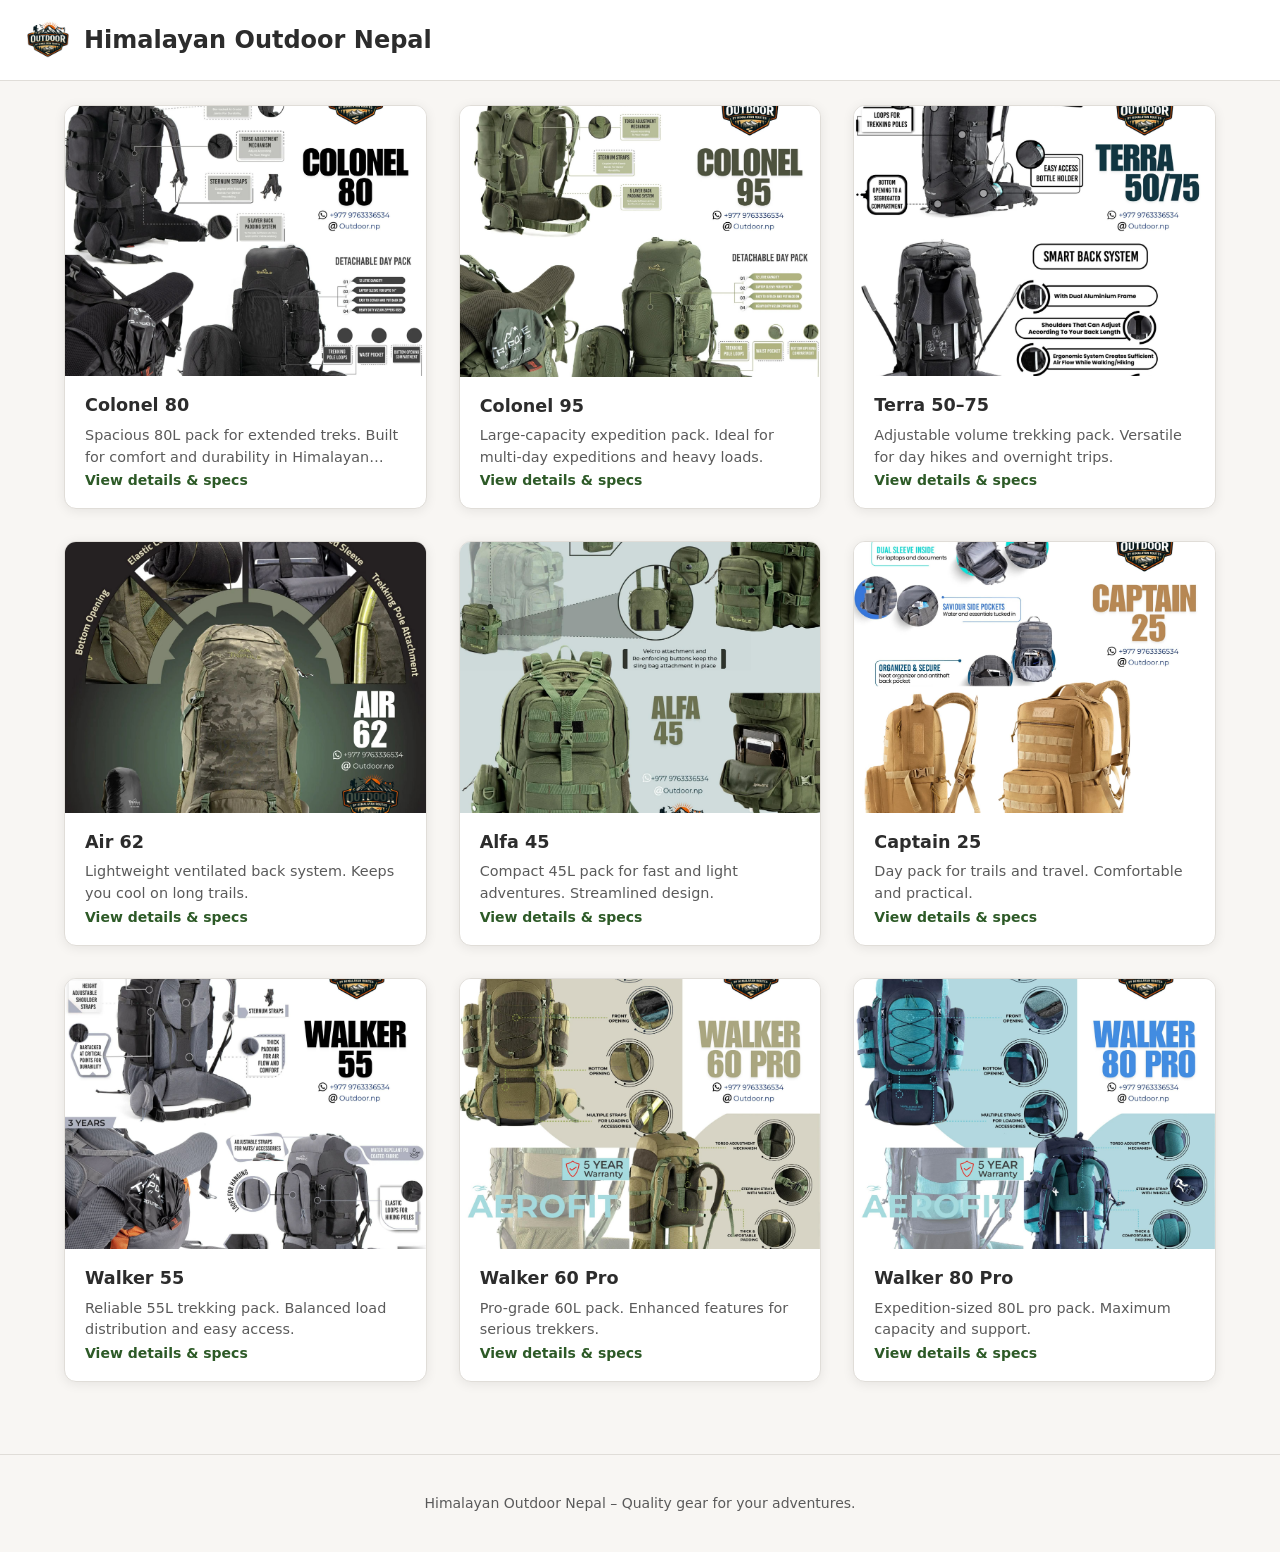
==== index.html @ f350410e "Add product showcase website Made-with: Cursor" ====
<!DOCTYPE html>
<html lang="en">
<head>
  <meta charset="UTF-8">
  <meta name="viewport" content="width=device-width, initial-scale=1.0">
  <title>Himalayan Outdoor Nepal – Product Showcase</title>
  <link rel="stylesheet" href="css/style.css">
</head>
<body>
  <header class="site-header">
    <img src="logo/Himalayan_outdoor_Logo.jpg" alt="" class="site-logo" width="48" height="48">
    <h1 class="site-title">Himalayan Outdoor Nepal</h1>
  </header>

  <main>
    <div id="products-container" class="products-grid" aria-live="polite">
      <p class="loading" id="loading">Loading products…</p>
    </div>
  </main>

  <div class="modal-overlay" id="modal-overlay" role="dialog" aria-modal="true" aria-labelledby="modal-title" aria-hidden="true">
    <div class="modal" id="modal">
      <div class="modal__header">
        <div class="modal__image-wrap">
          <img class="modal__image" id="modal-image" src="" alt="">
        </div>
        <button type="button" class="modal__close" id="modal-close" aria-label="Close">×</button>
      </div>
      <div class="modal__body">
        <h2 class="modal__name" id="modal-title"></h2>
        <p class="modal__description" id="modal-description"></p>
        <dl class="modal__specs" id="modal-specs"></dl>
      </div>
    </div>
  </div>

  <footer class="site-footer">
    <p>Himalayan Outdoor Nepal – Quality gear for your adventures.</p>
  </footer>

  <script src="js/main.js"></script>
</body>
</html>
---- css/style.css ----
/* Himalayan Outdoor Nepal - Product Showcase */

:root {
  --color-bg: #f8f6f3;
  --color-surface: #ffffff;
  --color-text: #2c2c2c;
  --color-text-muted: #5a5a5a;
  --color-accent: #2d5a27;
  --color-accent-hover: #3d7a35;
  --color-border: #e0ddd8;
  --shadow: 0 2px 12px rgba(0, 0, 0, 0.08);
  --shadow-hover: 0 8px 24px rgba(0, 0, 0, 0.12);
  --radius: 12px;
  --radius-sm: 8px;
  --font-sans: system-ui, -apple-system, Segoe UI, Roboto, sans-serif;
}

*,
*::before,
*::after {
  box-sizing: border-box;
}

body {
  margin: 0;
  font-family: var(--font-sans);
  font-size: 16px;
  line-height: 1.5;
  color: var(--color-text);
  background: var(--color-bg);
  min-height: 100vh;
}

img {
  max-width: 100%;
  height: auto;
  display: block;
}

a {
  color: var(--color-accent);
  text-decoration: none;
}

a:hover {
  text-decoration: underline;
}

/* Header */
.site-header {
  background: var(--color-surface);
  border-bottom: 1px solid var(--color-border);
  padding: 1rem 1.5rem;
  position: sticky;
  top: 0;
  z-index: 100;
  display: flex;
  align-items: center;
  gap: 0.75rem;
}

.site-logo {
  width: 48px;
  height: 48px;
  object-fit: contain;
  border-radius: var(--radius-sm);
}

.site-title {
  margin: 0;
  font-size: 1.5rem;
  font-weight: 700;
  color: var(--color-text);
}

/* Main */
main {
  padding: 1.5rem;
  max-width: 1200px;
  margin: 0 auto;
}

.products-grid {
  display: grid;
  gap: 1.5rem;
  grid-template-columns: 1fr;
}

@media (min-width: 640px) {
  .products-grid {
    grid-template-columns: repeat(2, 1fr);
  }
}

@media (min-width: 1024px) {
  .products-grid {
    grid-template-columns: repeat(3, 1fr);
    gap: 2rem;
  }
}

/* Product card */
.product-card {
  background: var(--color-surface);
  border-radius: var(--radius);
  overflow: hidden;
  box-shadow: var(--shadow);
  transition: box-shadow 0.2s ease, transform 0.2s ease;
  cursor: pointer;
  border: 1px solid var(--color-border);
}

.product-card:hover {
  box-shadow: var(--shadow-hover);
  transform: translateY(-2px);
}

.product-card__image-wrap {
  aspect-ratio: 4 / 3;
  overflow: hidden;
  background: var(--color-border);
}

.product-card__image {
  width: 100%;
  height: 100%;
  object-fit: cover;
}

.product-card__body {
  padding: 1rem 1.25rem;
}

.product-card__name {
  margin: 0 0 0.35em;
  font-size: 1.1rem;
  font-weight: 600;
  color: var(--color-text);
}

.product-card__description {
  margin: 0;
  font-size: 0.9rem;
  color: var(--color-text-muted);
  display: -webkit-box;
  -webkit-line-clamp: 2;
  -webkit-box-orient: vertical;
  overflow: hidden;
}

.product-card__cta {
  margin-top: 0.75rem;
  font-size: 0.875rem;
  font-weight: 600;
  color: var(--color-accent);
}

/* Modal */
.modal-overlay {
  position: fixed;
  inset: 0;
  background: rgba(0, 0, 0, 0.5);
  display: flex;
  align-items: center;
  justify-content: center;
  z-index: 200;
  padding: 1rem;
  opacity: 0;
  visibility: hidden;
  transition: opacity 0.2s ease, visibility 0.2s ease;
}

.modal-overlay.is-open {
  opacity: 1;
  visibility: visible;
}

.modal {
  background: var(--color-surface);
  border-radius: var(--radius);
  max-width: 520px;
  width: 100%;
  max-height: 90vh;
  overflow-y: auto;
  box-shadow: 0 20px 40px rgba(0, 0, 0, 0.2);
  transform: scale(0.95);
  transition: transform 0.2s ease;
}

.modal-overlay.is-open .modal {
  transform: scale(1);
}

.modal__image-wrap {
  aspect-ratio: 16 / 10;
  overflow: hidden;
  background: var(--color-border);
}

.modal__image {
  width: 100%;
  height: 100%;
  object-fit: cover;
}

.modal__body {
  padding: 1.5rem;
}

.modal__close {
  position: absolute;
  top: 1rem;
  right: 1rem;
  width: 2.5rem;
  height: 2.5rem;
  border: none;
  border-radius: var(--radius-sm);
  background: rgba(255, 255, 255, 0.9);
  cursor: pointer;
  font-size: 1.25rem;
  line-height: 1;
  color: var(--color-text);
  z-index: 1;
  display: flex;
  align-items: center;
  justify-content: center;
  transition: background 0.2s ease;
}

.modal__close:hover {
  background: var(--color-surface);
}

.modal__header {
  position: relative;
}


.modal__name {
  margin: 0 0 0.5rem;
  font-size: 1.35rem;
  font-weight: 700;
  color: var(--color-text);
}

.modal__description {
  margin: 0 0 1rem;
  color: var(--color-text-muted);
  font-size: 0.95rem;
}

.modal__specs {
  margin: 0;
  padding: 0;
  list-style: none;
  border-top: 1px solid var(--color-border);
  padding-top: 1rem;
}

.modal__specs dt {
  font-weight: 600;
  font-size: 0.8rem;
  text-transform: uppercase;
  letter-spacing: 0.05em;
  color: var(--color-text-muted);
  margin-top: 0.75rem;
}

.modal__specs dt:first-child {
  margin-top: 0;
}

.modal__specs dd {
  margin: 0.25rem 0 0;
  color: var(--color-text);
}

/* Loading & empty states */
.loading,
.empty-state {
  text-align: center;
  padding: 3rem 1rem;
  color: var(--color-text-muted);
}

.empty-state {
  grid-column: 1 / -1;
}

/* Footer */
.site-footer {
  margin-top: 3rem;
  padding: 1.5rem;
  text-align: center;
  font-size: 0.875rem;
  color: var(--color-text-muted);
  border-top: 1px solid var(--color-border);
}

.site-footer a {
  color: var(--color-accent);
}
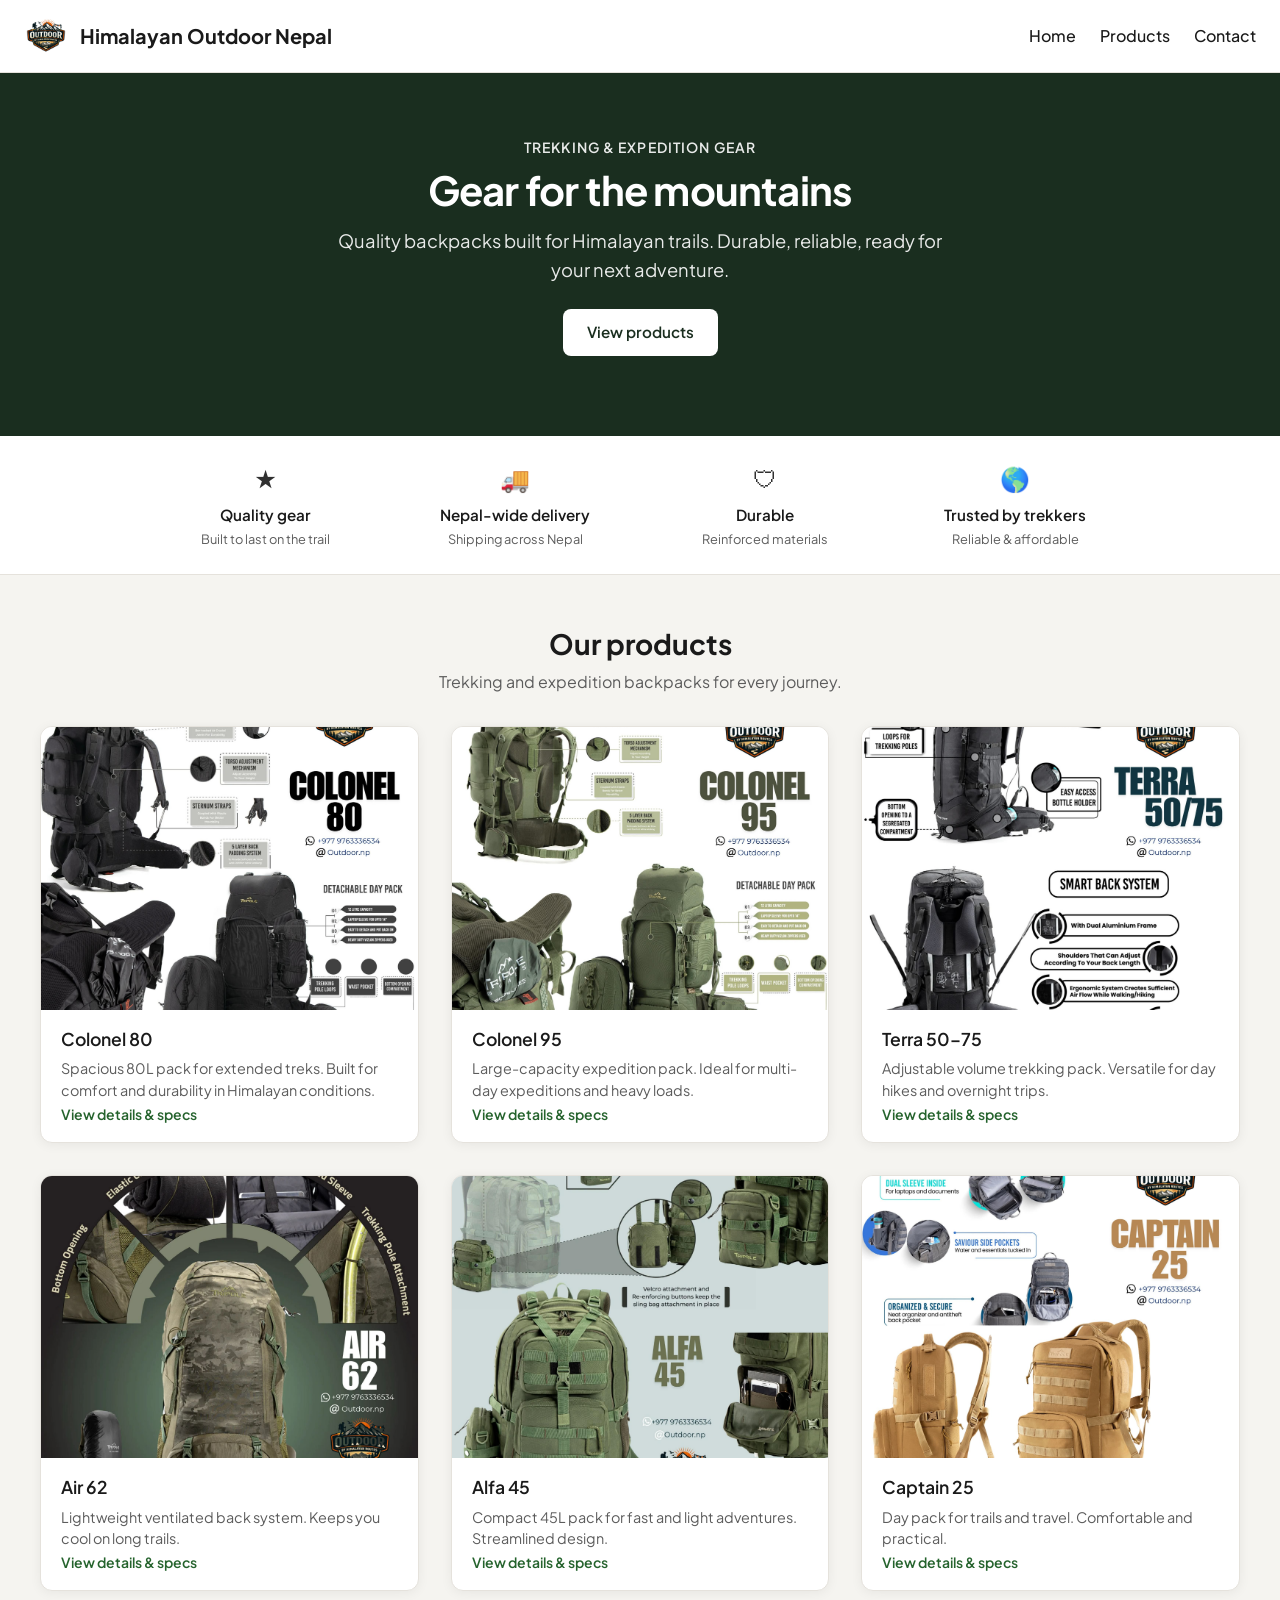
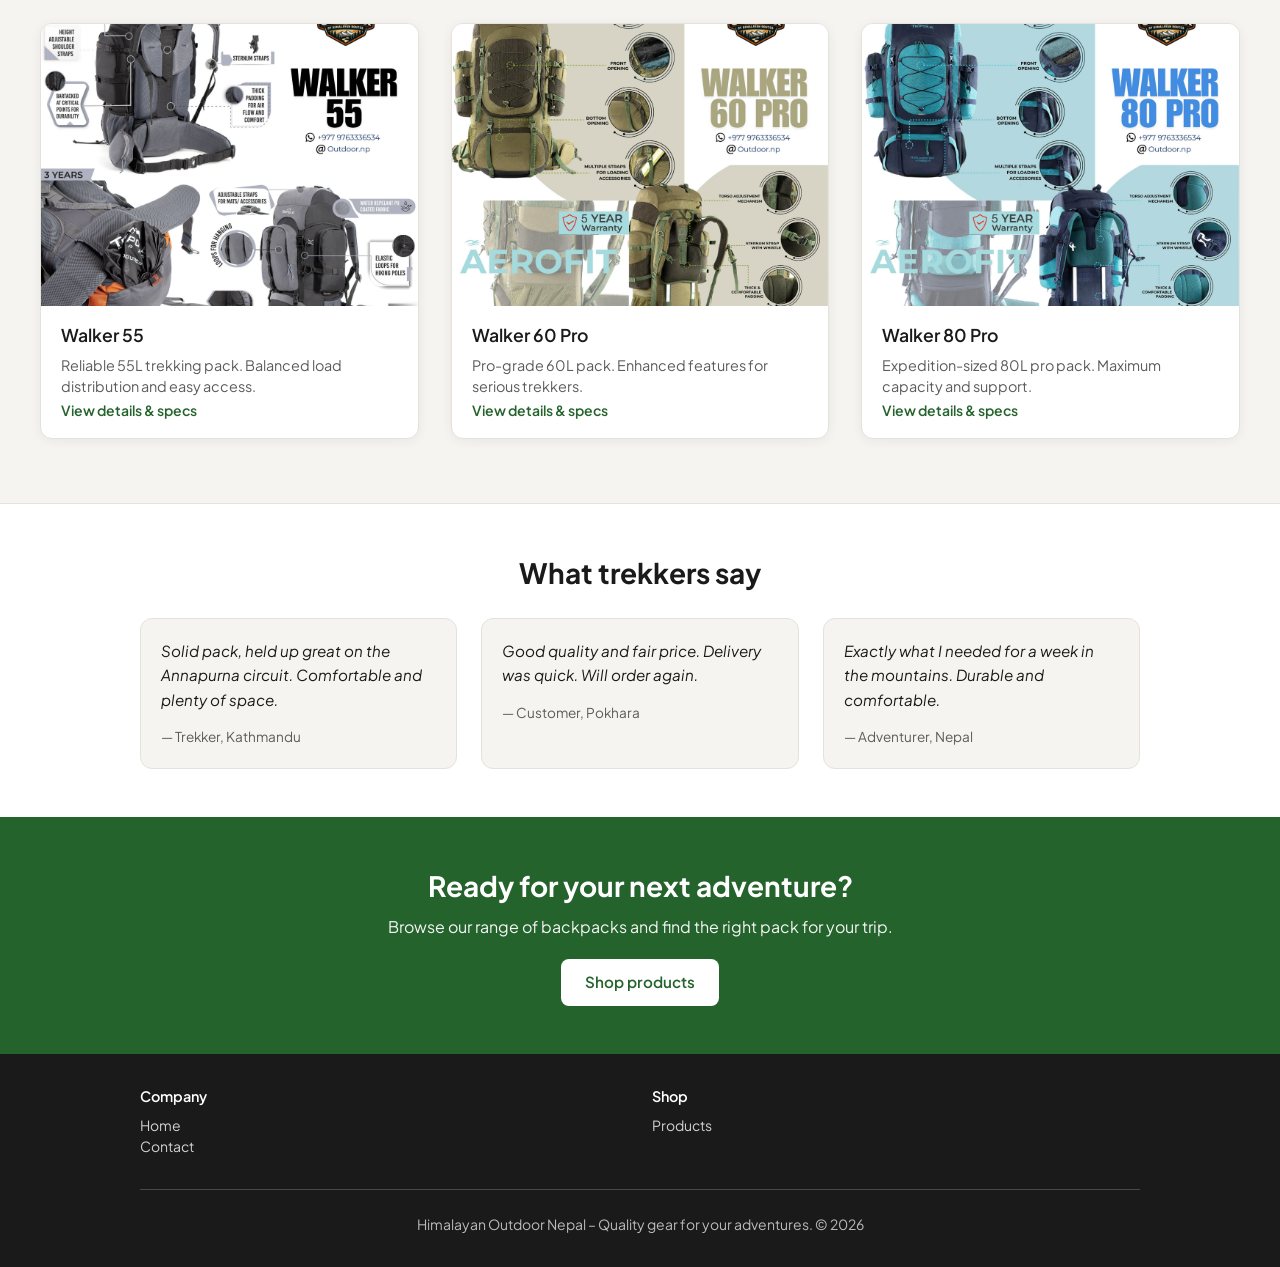
==== commit f635752b: "Add contact page with form and phone field, update nav and footer links Made-with: Cursor" ====
--- a/index.html
+++ b/index.html
@@ -3,20 +3,123 @@
 <head>
   <meta charset="UTF-8">
   <meta name="viewport" content="width=device-width, initial-scale=1.0">
-  <title>Himalayan Outdoor Nepal – Product Showcase</title>
+  <title>Himalayan Outdoor Nepal – Trekking & Expedition Gear</title>
+  <meta name="description" content="Quality backpacks and outdoor gear for trekking and expeditions in Nepal. Durable, reliable packs for every trail.">
+  <link rel="preconnect" href="https://fonts.googleapis.com">
+  <link rel="preconnect" href="https://fonts.gstatic.com" crossorigin>
+  <link href="https://fonts.googleapis.com/css2?family=Plus+Jakarta+Sans:wght@400;500;600;700&display=swap" rel="stylesheet">
   <link rel="stylesheet" href="css/style.css">
 </head>
 <body>
   <header class="site-header">
-    <img src="logo/Himalayan_outdoor_Logo.jpg" alt="" class="site-logo" width="48" height="48">
-    <h1 class="site-title">Himalayan Outdoor Nepal</h1>
+    <a href="index.html" class="header-brand" aria-label="Himalayan Outdoor Nepal – Home">
+      <img src="logo/Himalayan_outdoor_Logo.jpg" alt="" class="site-logo" width="48" height="48">
+      <span class="site-title">Himalayan Outdoor Nepal</span>
+    </a>
+    <nav class="site-nav" aria-label="Main navigation">
+      <a href="index.html" class="nav-link">Home</a>
+      <a href="index.html#products" class="nav-link">Products</a>
+      <a href="contact.html" class="nav-link">Contact</a>
+    </nav>
+    <button type="button" class="nav-toggle" aria-label="Open menu" aria-expanded="false">
+      <span class="nav-toggle__bar"></span>
+      <span class="nav-toggle__bar"></span>
+      <span class="nav-toggle__bar"></span>
+    </button>
   </header>
 
-  <main>
-    <div id="products-container" class="products-grid" aria-live="polite">
-      <p class="loading" id="loading">Loading products…</p>
+  <section class="hero">
+    <div class="hero__inner">
+      <p class="hero__eyebrow">Trekking & Expedition Gear</p>
+      <h1 class="hero__title">Gear for the mountains</h1>
+      <p class="hero__tagline">Quality backpacks built for Himalayan trails. Durable, reliable, ready for your next adventure.</p>
+      <a href="#products" class="hero__cta">View products</a>
     </div>
-  </main>
+  </section>
+
+  <section class="features">
+    <div class="features__inner">
+      <div class="feature">
+        <span class="feature__icon" aria-hidden="true">&#9733;</span>
+        <h3 class="feature__title">Quality gear</h3>
+        <p class="feature__text">Built to last on the trail</p>
+      </div>
+      <div class="feature">
+        <span class="feature__icon" aria-hidden="true">&#128666;</span>
+        <h3 class="feature__title">Nepal-wide delivery</h3>
+        <p class="feature__text">Shipping across Nepal</p>
+      </div>
+      <div class="feature">
+        <span class="feature__icon" aria-hidden="true">&#128737;</span>
+        <h3 class="feature__title">Durable</h3>
+        <p class="feature__text">Reinforced materials</p>
+      </div>
+      <div class="feature">
+        <span class="feature__icon" aria-hidden="true">&#127758;</span>
+        <h3 class="feature__title">Trusted by trekkers</h3>
+        <p class="feature__text">Reliable & affordable</p>
+      </div>
+    </div>
+  </section>
+
+  <section class="products-section" id="products">
+    <div class="products-section__inner">
+      <h2 class="section-title">Our products</h2>
+      <p class="section-subtitle">Trekking and expedition backpacks for every journey.</p>
+      <div id="products-container" class="products-grid" aria-live="polite">
+        <p class="loading" id="loading">Loading products…</p>
+      </div>
+    </div>
+  </section>
+
+  <section class="testimonials">
+    <div class="testimonials__inner">
+      <h2 class="section-title">What trekkers say</h2>
+      <div class="testimonials__grid">
+        <blockquote class="testimonial">
+          <p class="testimonial__text">Solid pack, held up great on the Annapurna circuit. Comfortable and plenty of space.</p>
+          <cite class="testimonial__cite">— Trekker, Kathmandu</cite>
+        </blockquote>
+        <blockquote class="testimonial">
+          <p class="testimonial__text">Good quality and fair price. Delivery was quick. Will order again.</p>
+          <cite class="testimonial__cite">— Customer, Pokhara</cite>
+        </blockquote>
+        <blockquote class="testimonial">
+          <p class="testimonial__text">Exactly what I needed for a week in the mountains. Durable and comfortable.</p>
+          <cite class="testimonial__cite">— Adventurer, Nepal</cite>
+        </blockquote>
+      </div>
+    </div>
+  </section>
+
+  <section class="cta">
+    <div class="cta__inner">
+      <h2 class="cta__title">Ready for your next adventure?</h2>
+      <p class="cta__text">Browse our range of backpacks and find the right pack for your trip.</p>
+      <a href="index.html#products" class="cta__button">Shop products</a>
+    </div>
+  </section>
+
+  <footer class="site-footer" id="contact">
+    <div class="footer__inner">
+      <div class="footer__grid">
+        <div class="footer__col">
+          <h3 class="footer__heading">Company</h3>
+          <ul class="footer__links">
+            <li><a href="index.html">Home</a></li>
+            <li><a href="contact.html">Contact</a></li>
+          </ul>
+        </div>
+        <div class="footer__col">
+          <h3 class="footer__heading">Shop</h3>
+          <ul class="footer__links">
+            <li><a href="index.html#products">Products</a></li>
+          </ul>
+        </div>
+      </div>
+      <p class="footer__copy">Himalayan Outdoor Nepal – Quality gear for your adventures. &copy; <span id="year"></span></p>
+    </div>
+  </footer>
 
   <div class="modal-overlay" id="modal-overlay" role="dialog" aria-modal="true" aria-labelledby="modal-title" aria-hidden="true">
     <div class="modal" id="modal">
@@ -34,10 +137,6 @@
     </div>
   </div>
 
-  <footer class="site-footer">
-    <p>Himalayan Outdoor Nepal – Quality gear for your adventures.</p>
-  </footer>
-
   <script src="js/main.js"></script>
 </body>
 </html>
--- a/css/style.css
+++ b/css/style.css
@@ -1,18 +1,19 @@
 /* Himalayan Outdoor Nepal - Product Showcase */
 
 :root {
-  --color-bg: #f8f6f3;
+  --color-bg: #f5f4f0;
   --color-surface: #ffffff;
-  --color-text: #2c2c2c;
-  --color-text-muted: #5a5a5a;
-  --color-accent: #2d5a27;
-  --color-accent-hover: #3d7a35;
-  --color-border: #e0ddd8;
-  --shadow: 0 2px 12px rgba(0, 0, 0, 0.08);
-  --shadow-hover: 0 8px 24px rgba(0, 0, 0, 0.12);
+  --color-text: #1a1a1a;
+  --color-text-muted: #5c5c5c;
+  --color-accent: #25632d;
+  --color-accent-hover: #1e5024;
+  --color-hero-bg: #1a2e1f;
+  --color-border: #e5e2dc;
+  --shadow: 0 2px 12px rgba(0, 0, 0, 0.06);
+  --shadow-hover: 0 8px 28px rgba(0, 0, 0, 0.1);
   --radius: 12px;
   --radius-sm: 8px;
-  --font-sans: system-ui, -apple-system, Segoe UI, Roboto, sans-serif;
+  --font-sans: 'Plus Jakarta Sans', system-ui, -apple-system, sans-serif;
 }
 
 *,
@@ -21,6 +22,10 @@
   box-sizing: border-box;
 }
 
+html {
+  scroll-behavior: smooth;
+}
+
 body {
   margin: 0;
   font-family: var(--font-sans);
@@ -50,34 +55,263 @@
 .site-header {
   background: var(--color-surface);
   border-bottom: 1px solid var(--color-border);
-  padding: 1rem 1.5rem;
+  padding: 0.875rem 1.5rem;
   position: sticky;
   top: 0;
   z-index: 100;
   display: flex;
   align-items: center;
+  justify-content: space-between;
+  gap: 1rem;
+}
+
+.header-brand {
+  display: flex;
+  align-items: center;
   gap: 0.75rem;
+  text-decoration: none;
+  color: inherit;
+}
+
+.header-brand:hover {
+  text-decoration: none;
 }
 
 .site-logo {
-  width: 48px;
-  height: 48px;
+  width: 44px;
+  height: 44px;
   object-fit: contain;
   border-radius: var(--radius-sm);
 }
 
 .site-title {
   margin: 0;
+  font-size: 1.25rem;
+  font-weight: 700;
+  color: var(--color-text);
+}
+
+.site-nav {
+  display: none;
+  align-items: center;
+  gap: 1.5rem;
+}
+
+.site-nav.is-open {
+  display: flex;
+}
+
+.nav-link {
+  font-weight: 500;
+  color: var(--color-text);
+  text-decoration: none;
+}
+
+.nav-link:hover {
+  color: var(--color-accent);
+  text-decoration: none;
+}
+
+.nav-toggle {
+  display: flex;
+  flex-direction: column;
+  justify-content: center;
+  gap: 5px;
+  width: 44px;
+  height: 44px;
+  padding: 0;
+  border: none;
+  background: transparent;
+  cursor: pointer;
+  border-radius: var(--radius-sm);
+}
+
+.nav-toggle:hover {
+  background: var(--color-bg);
+}
+
+.nav-toggle__bar {
+  display: block;
+  width: 22px;
+  height: 2px;
+  background: var(--color-text);
+  border-radius: 1px;
+  margin: 0 auto;
+}
+
+@media (max-width: 767px) {
+  .site-header {
+    position: relative;
+    flex-wrap: wrap;
+  }
+
+  .site-nav {
+    position: absolute;
+    top: 100%;
+    left: 0;
+    right: 0;
+    background: var(--color-surface);
+    border-bottom: 1px solid var(--color-border);
+    flex-direction: column;
+    padding: 1rem 1.5rem;
+    gap: 0.5rem;
+    box-shadow: var(--shadow);
+  }
+
+  .site-nav.is-open {
+    display: flex;
+  }
+}
+
+@media (min-width: 768px) {
+  .site-nav {
+    display: flex;
+  }
+
+  .nav-toggle {
+    display: none;
+  }
+}
+
+/* Hero */
+.hero {
+  background: var(--color-hero-bg);
+  color: #fff;
+  padding: 3rem 1.5rem 4rem;
+  text-align: center;
+}
+
+.hero__inner {
+  max-width: 640px;
+  margin: 0 auto;
+}
+
+.hero__eyebrow {
+  margin: 0 0 0.5rem;
+  font-size: 0.875rem;
+  font-weight: 600;
+  text-transform: uppercase;
+  letter-spacing: 0.08em;
+  opacity: 0.9;
+}
+
+.hero__title {
+  margin: 0 0 0.75rem;
+  font-size: 2rem;
+  font-weight: 700;
+  line-height: 1.2;
+  letter-spacing: -0.02em;
+}
+
+.hero__tagline {
+  margin: 0 0 1.5rem;
+  font-size: 1.05rem;
+  line-height: 1.6;
+  opacity: 0.9;
+}
+
+.hero__cta {
+  display: inline-block;
+  padding: 0.75rem 1.5rem;
+  background: #fff;
+  color: var(--color-hero-bg);
+  font-weight: 600;
+  font-size: 0.95rem;
+  border-radius: var(--radius-sm);
+  text-decoration: none;
+  transition: opacity 0.2s ease, transform 0.2s ease;
+}
+
+.hero__cta:hover {
+  opacity: 0.95;
+  transform: translateY(-1px);
+  text-decoration: none;
+}
+
+@media (min-width: 640px) {
+  .hero {
+    padding: 4rem 1.5rem 5rem;
+  }
+
+  .hero__title {
+    font-size: 2.5rem;
+  }
+
+  .hero__tagline {
+    font-size: 1.15rem;
+  }
+}
+
+/* Features strip */
+.features {
+  background: var(--color-surface);
+  border-bottom: 1px solid var(--color-border);
+  padding: 1.5rem;
+}
+
+.features__inner {
+  max-width: 1000px;
+  margin: 0 auto;
+  display: grid;
+  grid-template-columns: 1fr 1fr;
+  gap: 1.5rem;
+}
+
+.feature {
+  text-align: center;
+}
+
+.feature__icon {
+  display: block;
   font-size: 1.5rem;
-  font-weight: 700;
-  color: var(--color-text);
-}
-
-/* Main */
-main {
-  padding: 1.5rem;
+  margin-bottom: 0.5rem;
+  opacity: 0.9;
+}
+
+.feature__title {
+  margin: 0 0 0.25rem;
+  font-size: 0.95rem;
+  font-weight: 600;
+  color: var(--color-text);
+}
+
+.feature__text {
+  margin: 0;
+  font-size: 0.8rem;
+  color: var(--color-text-muted);
+}
+
+@media (min-width: 640px) {
+  .features__inner {
+    grid-template-columns: repeat(4, 1fr);
+    gap: 2rem;
+    padding: 0 1rem;
+  }
+}
+
+/* Products section */
+.products-section {
+  padding: 3rem 1.5rem 4rem;
+}
+
+.products-section__inner {
   max-width: 1200px;
   margin: 0 auto;
+}
+
+.section-title {
+  margin: 0 0 0.35rem;
+  font-size: 1.75rem;
+  font-weight: 700;
+  color: var(--color-text);
+  text-align: center;
+}
+
+.section-subtitle {
+  margin: 0 0 2rem;
+  font-size: 1rem;
+  color: var(--color-text-muted);
+  text-align: center;
 }
 
 .products-grid {
@@ -153,6 +387,10 @@
   font-size: 0.875rem;
   font-weight: 600;
   color: var(--color-accent);
+}
+
+.product-card:hover .product-card__cta {
+  text-decoration: underline;
 }
 
 /* Modal */
@@ -275,6 +513,268 @@
   color: var(--color-text);
 }
 
+/* Testimonials */
+.testimonials {
+  background: var(--color-surface);
+  padding: 3rem 1.5rem;
+  border-top: 1px solid var(--color-border);
+}
+
+.testimonials__inner {
+  max-width: 1000px;
+  margin: 0 auto;
+}
+
+.testimonials .section-title {
+  margin-bottom: 1.5rem;
+}
+
+.testimonials__grid {
+  display: grid;
+  gap: 1.5rem;
+  grid-template-columns: 1fr;
+}
+
+.testimonial {
+  margin: 0;
+  padding: 1.25rem;
+  background: var(--color-bg);
+  border-radius: var(--radius);
+  border: 1px solid var(--color-border);
+}
+
+.testimonial__text {
+  margin: 0 0 0.75rem;
+  font-size: 0.95rem;
+  line-height: 1.6;
+  color: var(--color-text);
+  font-style: italic;
+}
+
+.testimonial__cite {
+  font-size: 0.85rem;
+  color: var(--color-text-muted);
+  font-style: normal;
+}
+
+@media (min-width: 640px) {
+  .testimonials__grid {
+    grid-template-columns: repeat(3, 1fr);
+  }
+}
+
+/* CTA */
+.cta {
+  background: var(--color-accent);
+  color: #fff;
+  padding: 3rem 1.5rem;
+  text-align: center;
+}
+
+.cta__inner {
+  max-width: 520px;
+  margin: 0 auto;
+}
+
+.cta__title {
+  margin: 0 0 0.5rem;
+  font-size: 1.5rem;
+  font-weight: 700;
+}
+
+.cta__text {
+  margin: 0 0 1.25rem;
+  font-size: 1rem;
+  opacity: 0.95;
+}
+
+.cta__button {
+  display: inline-block;
+  padding: 0.75rem 1.5rem;
+  background: #fff;
+  color: var(--color-accent);
+  font-weight: 600;
+  font-size: 0.95rem;
+  border-radius: var(--radius-sm);
+  text-decoration: none;
+  transition: opacity 0.2s ease, transform 0.2s ease;
+}
+
+.cta__button:hover {
+  opacity: 0.95;
+  transform: translateY(-1px);
+  text-decoration: none;
+  color: var(--color-accent);
+}
+
+@media (min-width: 640px) {
+  .cta__title {
+    font-size: 1.75rem;
+  }
+}
+
+/* Contact page */
+.contact-page {
+  padding: 2rem 1.5rem 4rem;
+  max-width: 560px;
+  margin: 0 auto;
+}
+
+.contact-page__title {
+  margin: 0 0 0.5rem;
+  font-size: 1.75rem;
+  font-weight: 700;
+  color: var(--color-text);
+}
+
+.contact-page__intro {
+  margin: 0 0 2rem;
+  color: var(--color-text-muted);
+  font-size: 1rem;
+  line-height: 1.6;
+}
+
+.contact-form {
+  display: flex;
+  flex-direction: column;
+  gap: 1.25rem;
+}
+
+.form-group {
+  display: flex;
+  flex-direction: column;
+  gap: 0.35rem;
+}
+
+.form-label {
+  font-size: 0.9rem;
+  font-weight: 600;
+  color: var(--color-text);
+}
+
+.form-input {
+  width: 100%;
+  padding: 0.75rem 1rem;
+  font-family: var(--font-sans);
+  font-size: 1rem;
+  line-height: 1.4;
+  color: var(--color-text);
+  background: var(--color-surface);
+  border: 1px solid var(--color-border);
+  border-radius: var(--radius-sm);
+  transition: border-color 0.2s ease;
+}
+
+.form-input:focus {
+  outline: none;
+  border-color: var(--color-accent);
+}
+
+.form-input::placeholder {
+  color: var(--color-text-muted);
+  opacity: 0.8;
+}
+
+.form-textarea {
+  min-height: 140px;
+  resize: vertical;
+}
+
+.btn {
+  display: inline-block;
+  padding: 0.75rem 1.5rem;
+  font-family: var(--font-sans);
+  font-size: 1rem;
+  font-weight: 600;
+  text-align: center;
+  border: none;
+  border-radius: var(--radius-sm);
+  cursor: pointer;
+  transition: opacity 0.2s ease, transform 0.2s ease;
+}
+
+.btn--primary {
+  background: var(--color-accent);
+  color: #fff;
+  align-self: flex-start;
+}
+
+.btn--primary:hover {
+  opacity: 0.95;
+  transform: translateY(-1px);
+}
+
+.btn--primary:disabled {
+  opacity: 0.6;
+  cursor: not-allowed;
+  transform: none;
+}
+
+.form-status {
+  margin: 0;
+  font-size: 0.9rem;
+  min-height: 1.4em;
+}
+
+.form-status.success {
+  color: var(--color-accent);
+}
+
+.form-status.error {
+  color: #c0392b;
+}
+
+/* Footer */
+.site-footer {
+  padding: 2rem 1.5rem;
+  background: var(--color-text);
+  color: rgba(255, 255, 255, 0.85);
+  font-size: 0.875rem;
+}
+
+.footer__inner {
+  max-width: 1000px;
+  margin: 0 auto;
+}
+
+.footer__grid {
+  display: grid;
+  gap: 1.5rem;
+  grid-template-columns: 1fr 1fr;
+  margin-bottom: 2rem;
+}
+
+.footer__heading {
+  margin: 0 0 0.5rem;
+  font-size: 0.9rem;
+  font-weight: 600;
+  color: #fff;
+}
+
+.footer__links {
+  margin: 0;
+  padding: 0;
+  list-style: none;
+}
+
+.footer__links a {
+  color: rgba(255, 255, 255, 0.8);
+  text-decoration: none;
+}
+
+.footer__links a:hover {
+  color: #fff;
+  text-decoration: underline;
+}
+
+.footer__copy {
+  margin: 0;
+  padding-top: 1.5rem;
+  border-top: 1px solid rgba(255, 255, 255, 0.2);
+  text-align: center;
+  color: rgba(255, 255, 255, 0.7);
+}
+
 /* Loading & empty states */
 .loading,
 .empty-state {
@@ -286,17 +786,3 @@
 .empty-state {
   grid-column: 1 / -1;
 }
-
-/* Footer */
-.site-footer {
-  margin-top: 3rem;
-  padding: 1.5rem;
-  text-align: center;
-  font-size: 0.875rem;
-  color: var(--color-text-muted);
-  border-top: 1px solid var(--color-border);
-}
-
-.site-footer a {
-  color: var(--color-accent);
-}
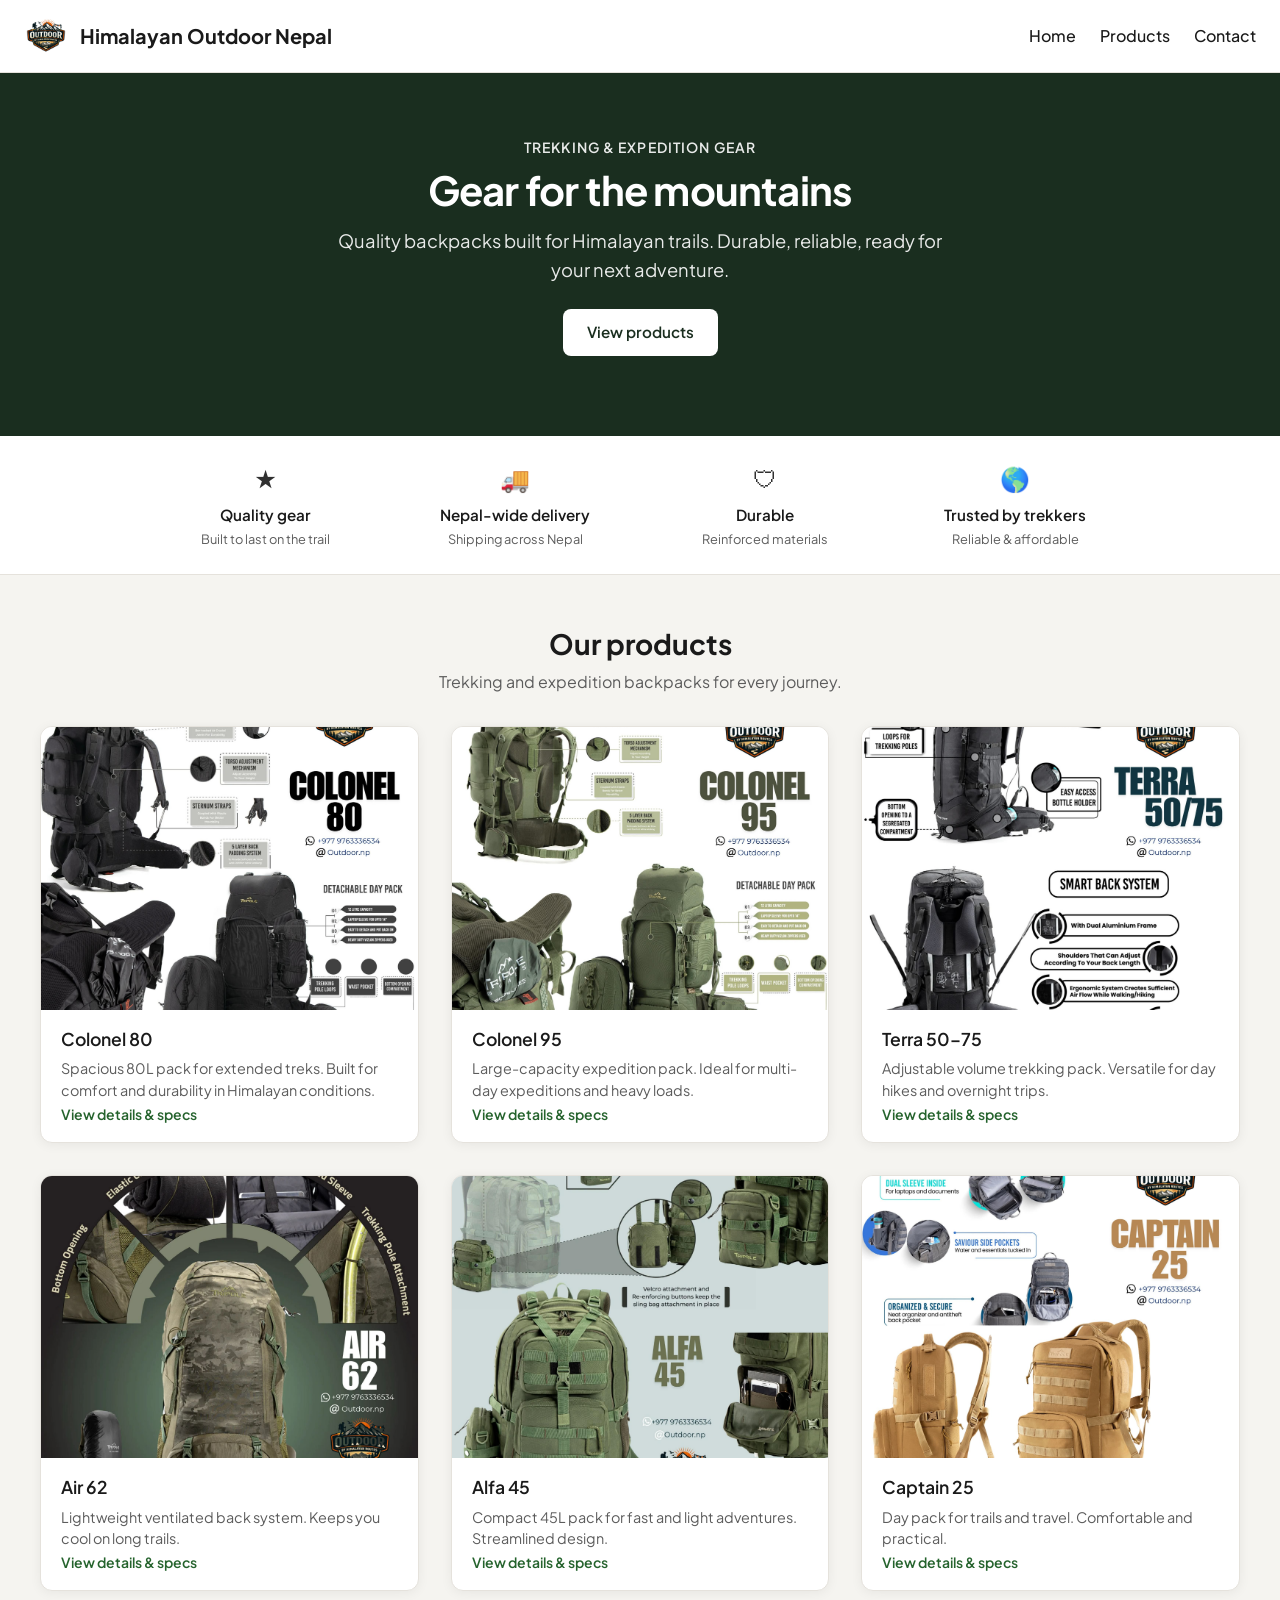
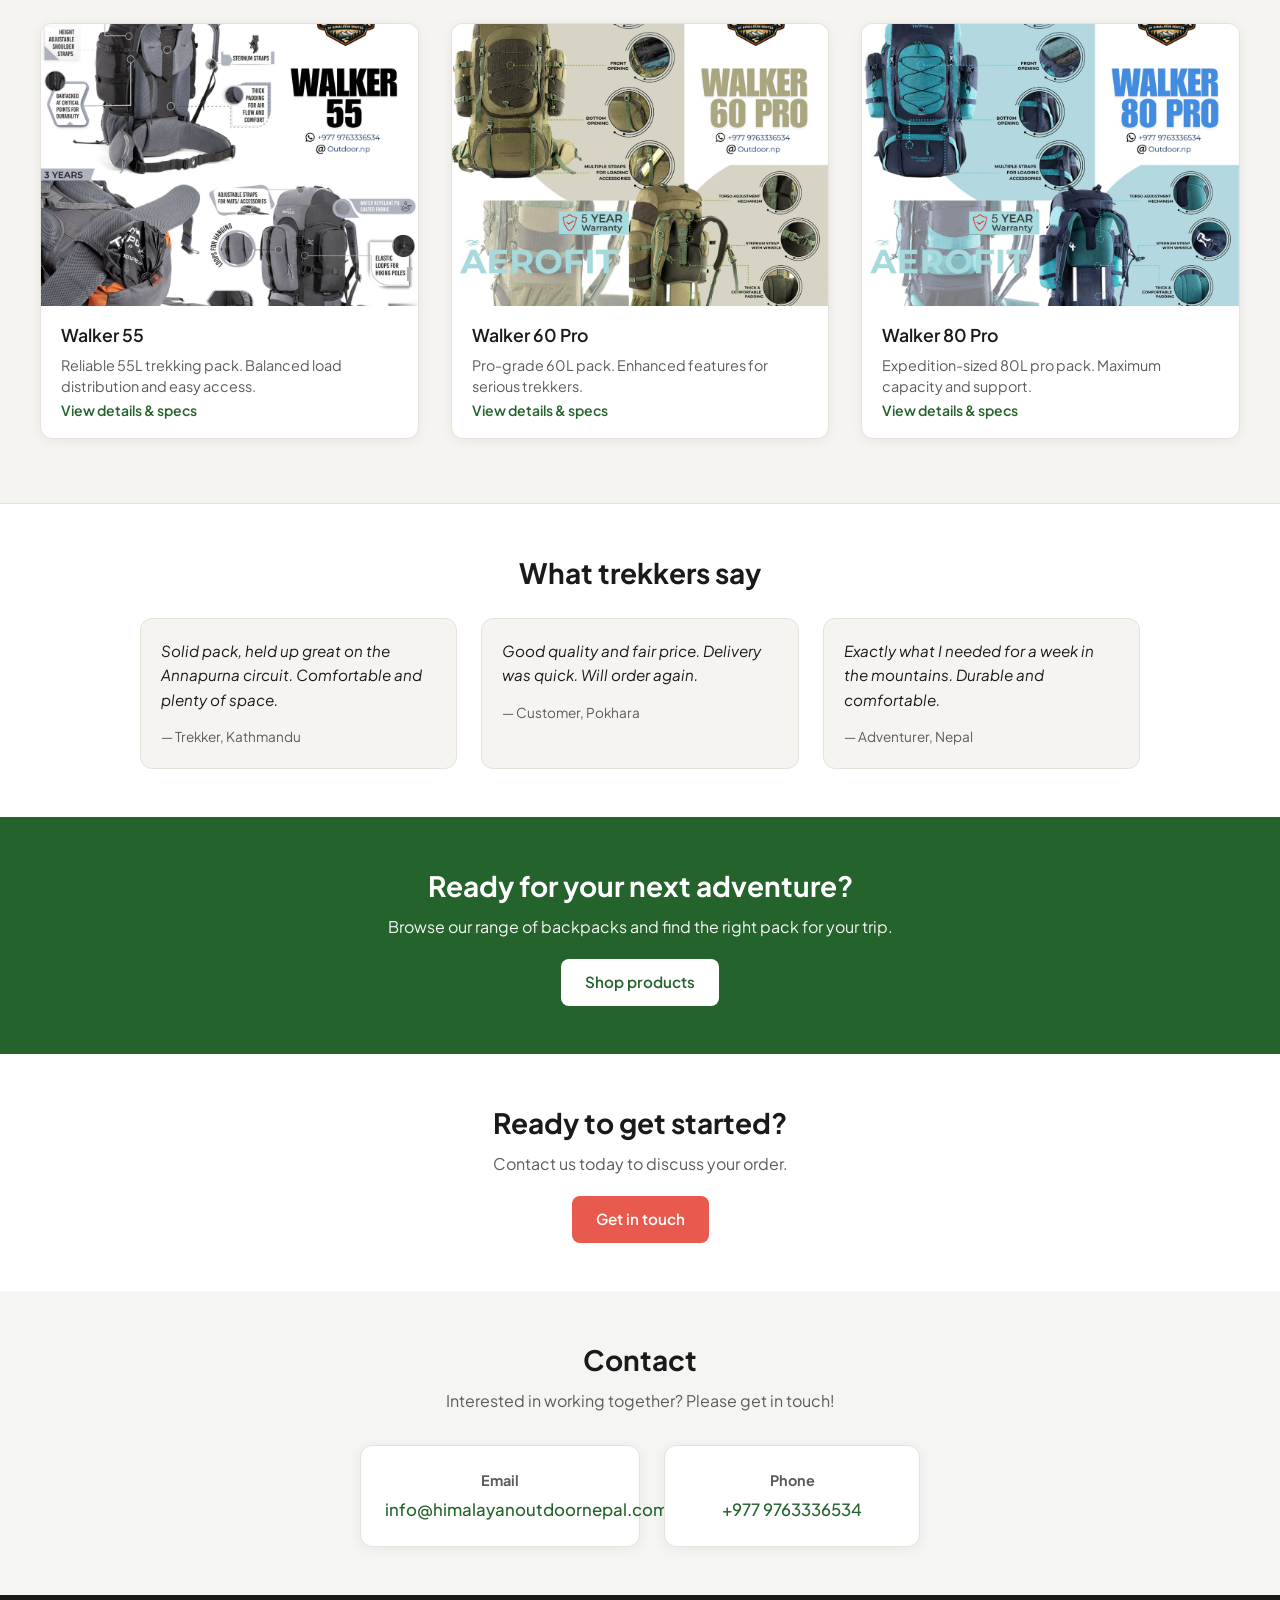
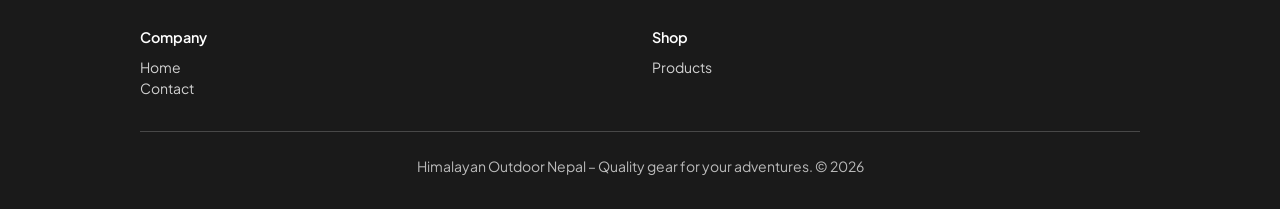
==== commit f5798eda: "Add Get in Touch CTA, Contact section with Email/Phone cards, fix product fetch paths for Cloudflare" ====
--- a/index.html
+++ b/index.html
@@ -100,7 +100,32 @@
     </div>
   </section>
 
-  <footer class="site-footer" id="contact">
+  <section class="cta cta--contact">
+    <div class="cta__inner">
+      <h2 class="cta__title">Ready to get started?</h2>
+      <p class="cta__text">Contact us today to discuss your order.</p>
+      <a href="contact.html" class="cta__button cta__button--coral">Get in touch</a>
+    </div>
+  </section>
+
+  <section class="contact-info" id="contact">
+    <div class="contact-info__inner">
+      <h2 class="contact-info__title">Contact</h2>
+      <p class="contact-info__intro">Interested in working together? Please get in touch!</p>
+      <div class="contact-info__cards">
+        <div class="contact-info__card">
+          <strong class="contact-info__label">Email</strong>
+          <a href="mailto:info@himalayanoutdoornepal.com" class="contact-info__value">info@himalayanoutdoornepal.com</a>
+        </div>
+        <div class="contact-info__card">
+          <strong class="contact-info__label">Phone</strong>
+          <a href="tel:+9779763336534" class="contact-info__value">+977 9763336534</a>
+        </div>
+      </div>
+    </div>
+  </section>
+
+  <footer class="site-footer">
     <div class="footer__inner">
       <div class="footer__grid">
         <div class="footer__col">
--- a/css/style.css
+++ b/css/style.css
@@ -613,6 +613,111 @@
   }
 }
 
+.cta--contact {
+  background: var(--color-surface);
+  color: var(--color-text);
+}
+
+.cta--contact .cta__text {
+  color: var(--color-text-muted);
+  opacity: 1;
+}
+
+.cta__button--coral {
+  background: #e85a4d;
+  color: #fff;
+}
+
+.cta__button--coral:hover {
+  background: #d84a3f;
+  color: #fff;
+  text-decoration: none;
+}
+
+/* Contact info section (Email / Phone cards) */
+.contact-info {
+  background: #f5f5f4;
+  padding: 3rem 1.5rem;
+  text-align: center;
+}
+
+.contact-info__inner {
+  max-width: 560px;
+  margin: 0 auto;
+}
+
+.contact-info__title {
+  margin: 0 0 0.5rem;
+  font-size: 1.75rem;
+  font-weight: 700;
+  color: var(--color-text);
+}
+
+.contact-info__intro {
+  margin: 0 0 2rem;
+  font-size: 1rem;
+  color: var(--color-text-muted);
+  line-height: 1.5;
+}
+
+.contact-info__cards {
+  display: flex;
+  flex-direction: column;
+  gap: 1rem;
+}
+
+.contact-info__card {
+  background: var(--color-surface);
+  border-radius: var(--radius);
+  padding: 1.5rem;
+  box-shadow: 0 2px 12px rgba(0, 0, 0, 0.06);
+  border: 1px solid var(--color-border);
+}
+
+.contact-info__label {
+  display: block;
+  font-size: 0.9rem;
+  color: var(--color-text-muted);
+  margin-bottom: 0.35rem;
+}
+
+.contact-info__value {
+  font-size: 1.05rem;
+  font-weight: 500;
+  color: var(--color-accent);
+  text-decoration: none;
+}
+
+.contact-info__value:hover {
+  text-decoration: underline;
+  color: var(--color-accent-hover);
+}
+
+.contact-info--page {
+  margin-top: 3rem;
+  padding: 2.5rem 0 0;
+  border-top: 1px solid var(--color-border);
+  background: transparent;
+}
+
+.contact-info--page .contact-info__cards {
+  max-width: 480px;
+  margin: 0 auto;
+}
+
+@media (min-width: 640px) {
+  .contact-info__cards {
+    flex-direction: row;
+    justify-content: center;
+    gap: 1.5rem;
+  }
+
+  .contact-info__card {
+    flex: 1;
+    max-width: 280px;
+  }
+}
+
 /* Contact page */
 .contact-page {
   padding: 2rem 1.5rem 4rem;
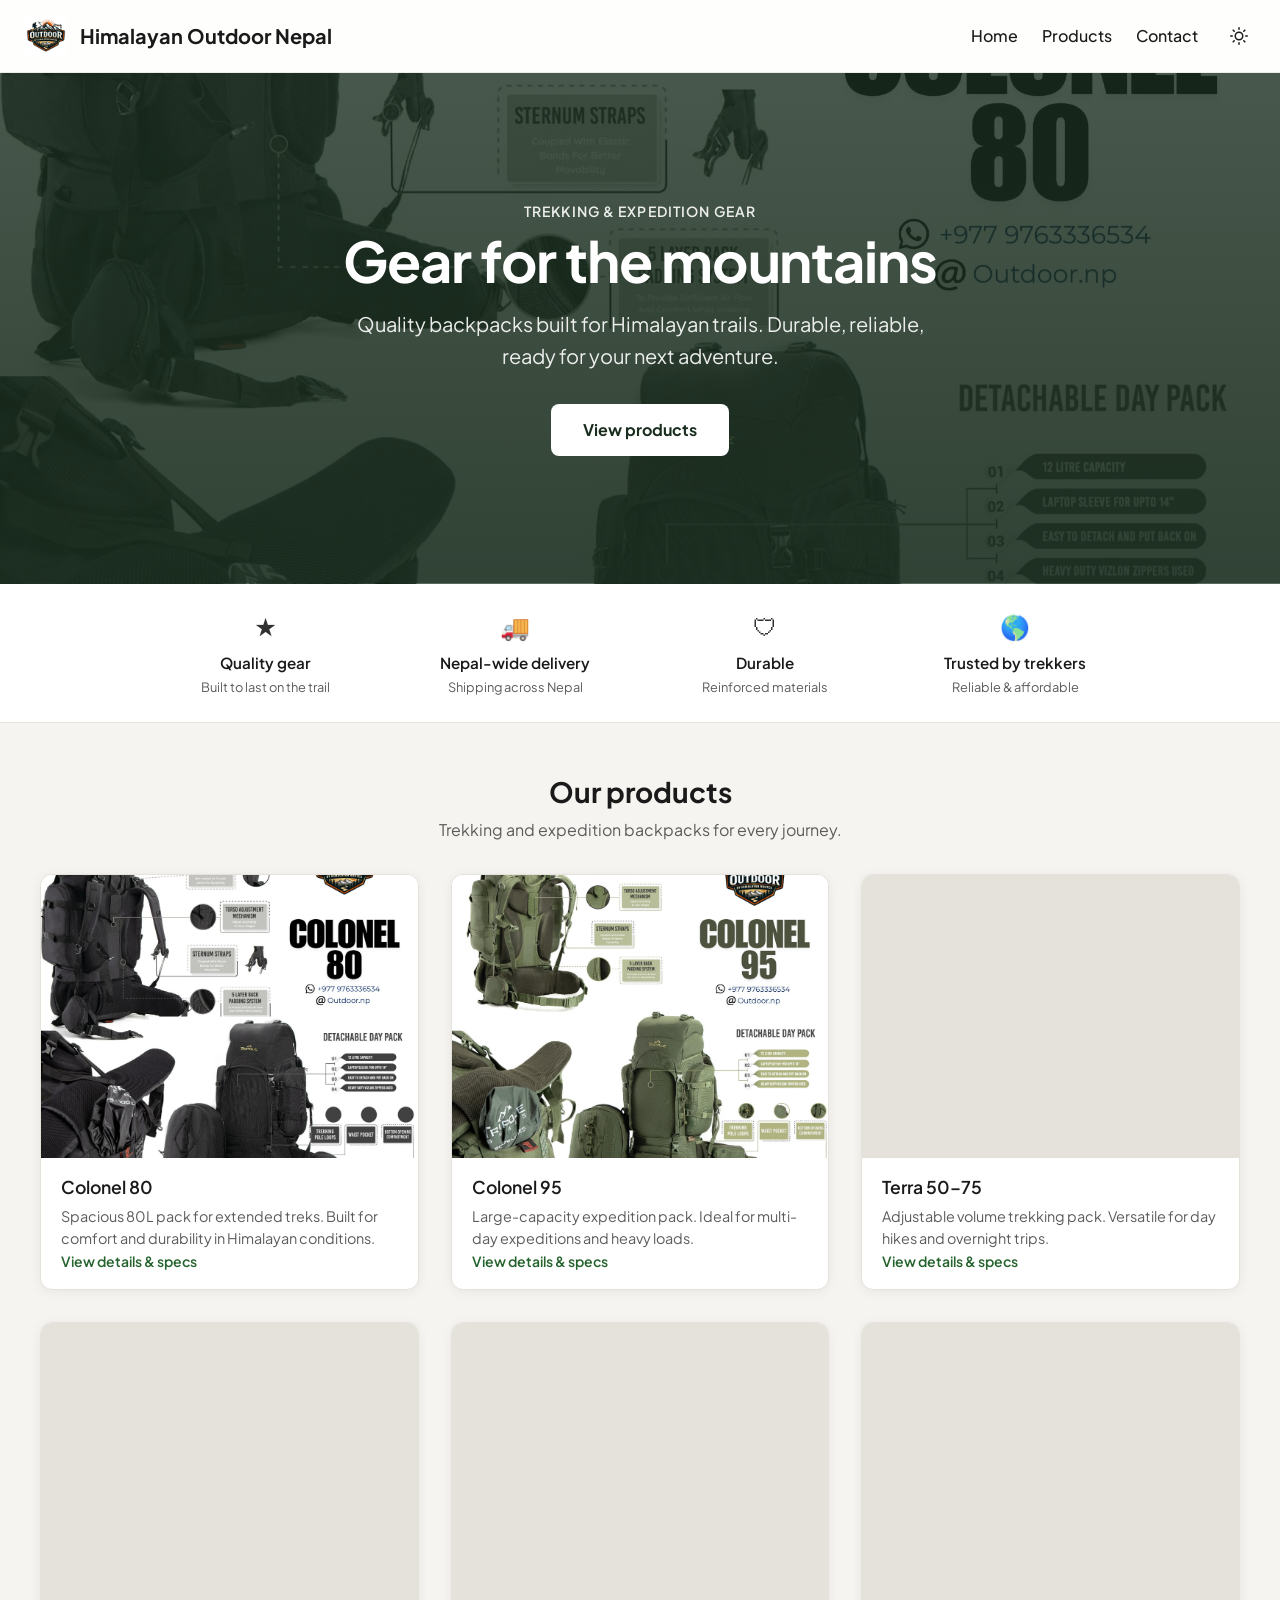
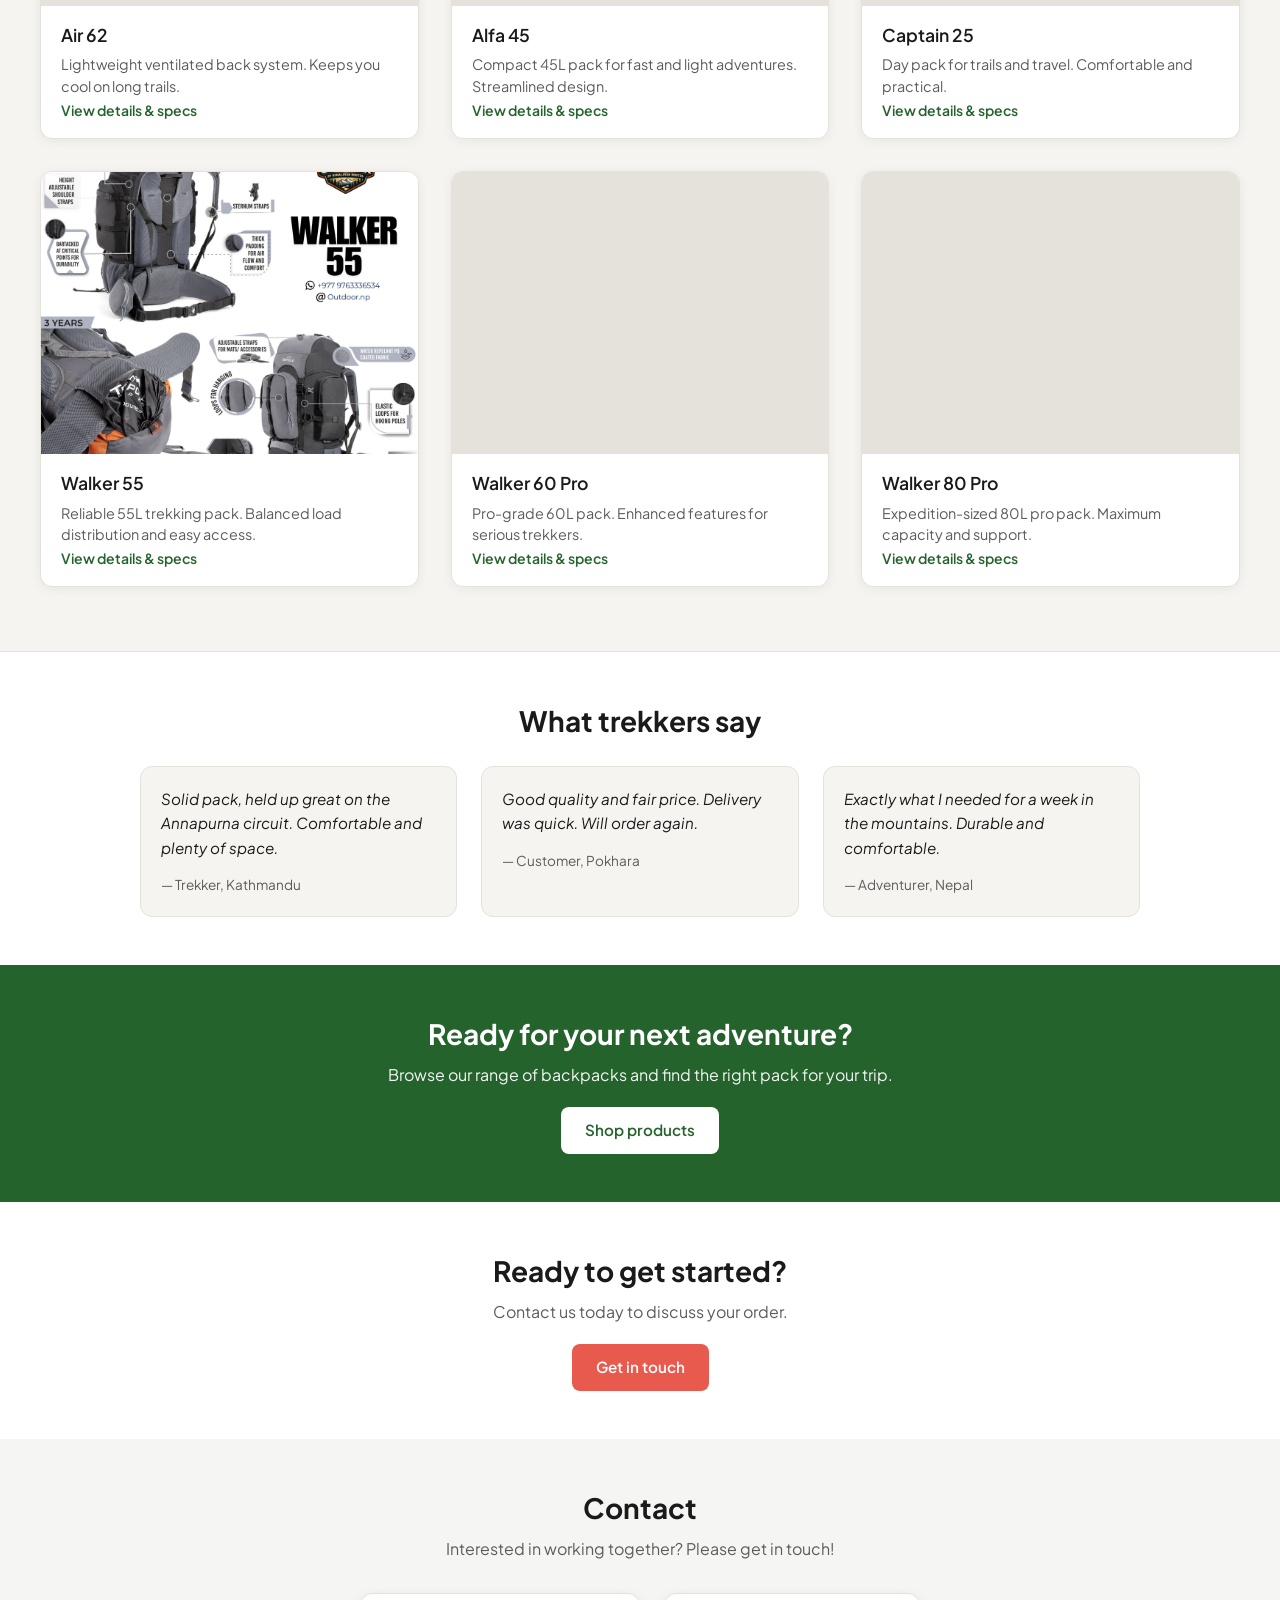
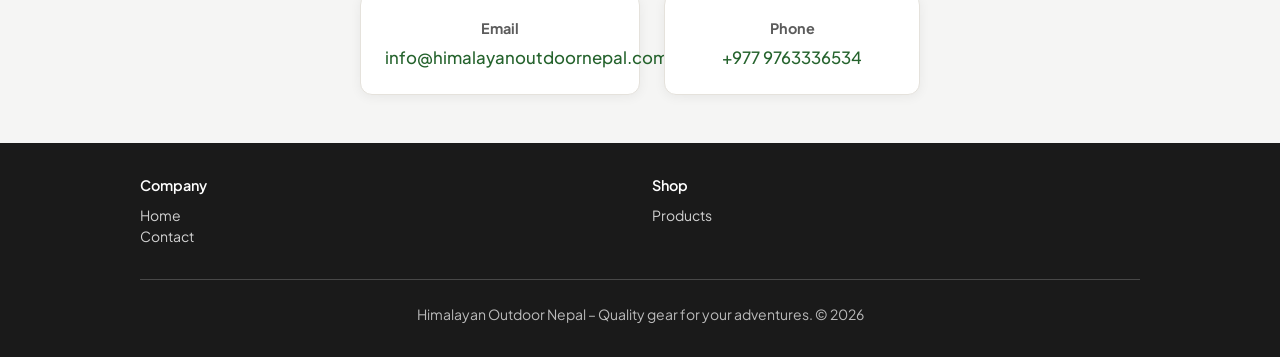
==== commit 776eaf72: "Build product detail pages and fix product navigation" ====
--- a/index.html
+++ b/index.html
@@ -8,7 +8,7 @@
   <link rel="preconnect" href="https://fonts.googleapis.com">
   <link rel="preconnect" href="https://fonts.gstatic.com" crossorigin>
   <link href="https://fonts.googleapis.com/css2?family=Plus+Jakarta+Sans:wght@400;500;600;700&display=swap" rel="stylesheet">
-  <link rel="stylesheet" href="css/style.css">
+  <link rel="stylesheet" href="css/style.css?v=2">
 </head>
 <body>
   <header class="site-header">
@@ -20,6 +20,10 @@
       <a href="index.html" class="nav-link">Home</a>
       <a href="index.html#products" class="nav-link">Products</a>
       <a href="contact.html" class="nav-link">Contact</a>
+      <button type="button" class="theme-toggle" id="theme-toggle" aria-label="Toggle dark mode">
+        <svg class="sun-icon" xmlns="http://www.w3.org/2000/svg" viewBox="0 0 24 24" fill="none" stroke="currentColor" stroke-width="2" stroke-linecap="round" stroke-linejoin="round" width="18" height="18"><circle cx="12" cy="12" r="5"></circle><line x1="12" y1="1" x2="12" y2="3"></line><line x1="12" y1="21" x2="12" y2="23"></line><line x1="4.22" y1="4.22" x2="5.64" y2="5.64"></line><line x1="18.36" y1="18.36" x2="19.78" y2="19.78"></line><line x1="1" y1="12" x2="3" y2="12"></line><line x1="21" y1="12" x2="23" y2="12"></line><line x1="4.22" y1="19.78" x2="5.64" y2="18.36"></line><line x1="18.36" y1="5.64" x2="19.78" y2="4.22"></line></svg>
+        <svg class="moon-icon" xmlns="http://www.w3.org/2000/svg" viewBox="0 0 24 24" fill="none" stroke="currentColor" stroke-width="2" stroke-linecap="round" stroke-linejoin="round" width="18" height="18" style="display: none;"><path d="M21 12.79A9 9 0 1 1 11.21 3 7 7 0 0 0 21 12.79z"></path></svg>
+      </button>
     </nav>
     <button type="button" class="nav-toggle" aria-label="Open menu" aria-expanded="false">
       <span class="nav-toggle__bar"></span>
@@ -28,102 +32,106 @@
     </button>
   </header>
 
-  <section class="hero">
-    <div class="hero__inner">
-      <p class="hero__eyebrow">Trekking & Expedition Gear</p>
-      <h1 class="hero__title">Gear for the mountains</h1>
-      <p class="hero__tagline">Quality backpacks built for Himalayan trails. Durable, reliable, ready for your next adventure.</p>
-      <a href="#products" class="hero__cta">View products</a>
-    </div>
-  </section>
+  <main>
+    <section class="hero">
+      <div class="hero__inner">
+        <p class="hero__eyebrow">Trekking & Expedition Gear</p>
+        <h1 class="hero__title">Gear for the mountains</h1>
+        <p class="hero__tagline">Quality backpacks built for Himalayan trails. Durable, reliable, ready for your next adventure.</p>
+        <a href="#products" class="hero__cta">View products</a>
+      </div>
+    </section>
 
-  <section class="features">
-    <div class="features__inner">
-      <div class="feature">
-        <span class="feature__icon" aria-hidden="true">&#9733;</span>
-        <h3 class="feature__title">Quality gear</h3>
-        <p class="feature__text">Built to last on the trail</p>
-      </div>
-      <div class="feature">
-        <span class="feature__icon" aria-hidden="true">&#128666;</span>
-        <h3 class="feature__title">Nepal-wide delivery</h3>
-        <p class="feature__text">Shipping across Nepal</p>
-      </div>
-      <div class="feature">
-        <span class="feature__icon" aria-hidden="true">&#128737;</span>
-        <h3 class="feature__title">Durable</h3>
-        <p class="feature__text">Reinforced materials</p>
-      </div>
-      <div class="feature">
-        <span class="feature__icon" aria-hidden="true">&#127758;</span>
-        <h3 class="feature__title">Trusted by trekkers</h3>
-        <p class="feature__text">Reliable & affordable</p>
-      </div>
-    </div>
-  </section>
-
-  <section class="products-section" id="products">
-    <div class="products-section__inner">
-      <h2 class="section-title">Our products</h2>
-      <p class="section-subtitle">Trekking and expedition backpacks for every journey.</p>
-      <div id="products-container" class="products-grid" aria-live="polite">
-        <p class="loading" id="loading">Loading products…</p>
-      </div>
-    </div>
-  </section>
-
-  <section class="testimonials">
-    <div class="testimonials__inner">
-      <h2 class="section-title">What trekkers say</h2>
-      <div class="testimonials__grid">
-        <blockquote class="testimonial">
-          <p class="testimonial__text">Solid pack, held up great on the Annapurna circuit. Comfortable and plenty of space.</p>
-          <cite class="testimonial__cite">— Trekker, Kathmandu</cite>
-        </blockquote>
-        <blockquote class="testimonial">
-          <p class="testimonial__text">Good quality and fair price. Delivery was quick. Will order again.</p>
-          <cite class="testimonial__cite">— Customer, Pokhara</cite>
-        </blockquote>
-        <blockquote class="testimonial">
-          <p class="testimonial__text">Exactly what I needed for a week in the mountains. Durable and comfortable.</p>
-          <cite class="testimonial__cite">— Adventurer, Nepal</cite>
-        </blockquote>
-      </div>
-    </div>
-  </section>
-
-  <section class="cta">
-    <div class="cta__inner">
-      <h2 class="cta__title">Ready for your next adventure?</h2>
-      <p class="cta__text">Browse our range of backpacks and find the right pack for your trip.</p>
-      <a href="index.html#products" class="cta__button">Shop products</a>
-    </div>
-  </section>
-
-  <section class="cta cta--contact">
-    <div class="cta__inner">
-      <h2 class="cta__title">Ready to get started?</h2>
-      <p class="cta__text">Contact us today to discuss your order.</p>
-      <a href="contact.html" class="cta__button cta__button--coral">Get in touch</a>
-    </div>
-  </section>
-
-  <section class="contact-info" id="contact">
-    <div class="contact-info__inner">
-      <h2 class="contact-info__title">Contact</h2>
-      <p class="contact-info__intro">Interested in working together? Please get in touch!</p>
-      <div class="contact-info__cards">
-        <div class="contact-info__card">
-          <strong class="contact-info__label">Email</strong>
-          <a href="mailto:info@himalayanoutdoornepal.com" class="contact-info__value">info@himalayanoutdoornepal.com</a>
+    <section class="features">
+      <div class="features__inner">
+        <div class="feature animate-on-scroll">
+          <span class="feature__icon" aria-hidden="true">&#9733;</span>
+          <h3 class="feature__title">Quality gear</h3>
+          <p class="feature__text">Built to last on the trail</p>
         </div>
-        <div class="contact-info__card">
-          <strong class="contact-info__label">Phone</strong>
-          <a href="tel:+9779763336534" class="contact-info__value">+977 9763336534</a>
+        <div class="feature animate-on-scroll" style="transition-delay: 100ms;">
+          <span class="feature__icon" aria-hidden="true">&#128666;</span>
+          <h3 class="feature__title">Nepal-wide delivery</h3>
+          <p class="feature__text">Shipping across Nepal</p>
+        </div>
+        <div class="feature animate-on-scroll" style="transition-delay: 200ms;">
+          <span class="feature__icon" aria-hidden="true">&#128737;</span>
+          <h3 class="feature__title">Durable</h3>
+          <p class="feature__text">Reinforced materials</p>
+        </div>
+        <div class="feature animate-on-scroll" style="transition-delay: 300ms;">
+          <span class="feature__icon" aria-hidden="true">&#127758;</span>
+          <h3 class="feature__title">Trusted by trekkers</h3>
+          <p class="feature__text">Reliable & affordable</p>
         </div>
       </div>
-    </div>
-  </section>
+    </section>
+
+    <section class="products-section" id="products">
+      <div class="products-section__inner">
+        <h2 class="section-title">Our products</h2>
+        <p class="section-subtitle">Trekking and expedition backpacks for every journey.</p>
+        <div id="products-container" class="products-grid" aria-live="polite">
+          <div class="skeleton-card"><div class="skeleton-image"></div><div class="skeleton-body"><div class="skeleton-line"></div><div class="skeleton-line skeleton-line--short"></div></div></div>
+          <div class="skeleton-card"><div class="skeleton-image"></div><div class="skeleton-body"><div class="skeleton-line"></div><div class="skeleton-line skeleton-line--short"></div></div></div>
+          <div class="skeleton-card"><div class="skeleton-image"></div><div class="skeleton-body"><div class="skeleton-line"></div><div class="skeleton-line skeleton-line--short"></div></div></div>
+        </div>
+      </div>
+    </section>
+
+    <section class="testimonials">
+      <div class="testimonials__inner">
+        <h2 class="section-title">What trekkers say</h2>
+        <div class="testimonials__grid">
+          <blockquote class="testimonial animate-on-scroll">
+            <p class="testimonial__text">Solid pack, held up great on the Annapurna circuit. Comfortable and plenty of space.</p>
+            <cite class="testimonial__cite">— Trekker, Kathmandu</cite>
+          </blockquote>
+          <blockquote class="testimonial animate-on-scroll" style="transition-delay: 100ms;">
+            <p class="testimonial__text">Good quality and fair price. Delivery was quick. Will order again.</p>
+            <cite class="testimonial__cite">— Customer, Pokhara</cite>
+          </blockquote>
+          <blockquote class="testimonial animate-on-scroll" style="transition-delay: 200ms;">
+            <p class="testimonial__text">Exactly what I needed for a week in the mountains. Durable and comfortable.</p>
+            <cite class="testimonial__cite">— Adventurer, Nepal</cite>
+          </blockquote>
+        </div>
+      </div>
+    </section>
+
+    <section class="cta">
+      <div class="cta__inner">
+        <h2 class="cta__title">Ready for your next adventure?</h2>
+        <p class="cta__text">Browse our range of backpacks and find the right pack for your trip.</p>
+        <a href="index.html#products" class="cta__button">Shop products</a>
+      </div>
+    </section>
+
+    <section class="cta cta--contact">
+      <div class="cta__inner">
+        <h2 class="cta__title">Ready to get started?</h2>
+        <p class="cta__text">Contact us today to discuss your order.</p>
+        <a href="contact.html" class="cta__button cta__button--coral">Get in touch</a>
+      </div>
+    </section>
+
+    <section class="contact-info" id="contact">
+      <div class="contact-info__inner">
+        <h2 class="contact-info__title">Contact</h2>
+        <p class="contact-info__intro">Interested in working together? Please get in touch!</p>
+        <div class="contact-info__cards">
+          <div class="contact-info__card">
+            <strong class="contact-info__label">Email</strong>
+            <a href="mailto:info@himalayanoutdoornepal.com" class="contact-info__value">info@himalayanoutdoornepal.com</a>
+          </div>
+          <div class="contact-info__card">
+            <strong class="contact-info__label">Phone</strong>
+            <a href="tel:+9779763336534" class="contact-info__value">+977 9763336534</a>
+          </div>
+        </div>
+      </div>
+    </section>
+  </main>
 
   <footer class="site-footer">
     <div class="footer__inner">
@@ -146,22 +154,7 @@
     </div>
   </footer>
 
-  <div class="modal-overlay" id="modal-overlay" role="dialog" aria-modal="true" aria-labelledby="modal-title" aria-hidden="true">
-    <div class="modal" id="modal">
-      <div class="modal__header">
-        <div class="modal__image-wrap">
-          <img class="modal__image" id="modal-image" src="" alt="">
-        </div>
-        <button type="button" class="modal__close" id="modal-close" aria-label="Close">×</button>
-      </div>
-      <div class="modal__body">
-        <h2 class="modal__name" id="modal-title"></h2>
-        <p class="modal__description" id="modal-description"></p>
-        <dl class="modal__specs" id="modal-specs"></dl>
-      </div>
-    </div>
-  </div>
-
+  <script src="js/ui.js"></script>
   <script src="js/main.js"></script>
 </body>
 </html>
--- a/css/style.css
+++ b/css/style.css
@@ -3,12 +3,14 @@
 :root {
   --color-bg: #f5f4f0;
   --color-surface: #ffffff;
+  --color-surface-rgb: 255, 255, 255;
   --color-text: #1a1a1a;
   --color-text-muted: #5c5c5c;
   --color-accent: #25632d;
   --color-accent-hover: #1e5024;
   --color-hero-bg: #1a2e1f;
   --color-border: #e5e2dc;
+  --color-border-rgb: 229, 226, 220;
   --shadow: 0 2px 12px rgba(0, 0, 0, 0.06);
   --shadow-hover: 0 8px 28px rgba(0, 0, 0, 0.1);
   --radius: 12px;
@@ -16,6 +18,21 @@
   --font-sans: 'Plus Jakarta Sans', system-ui, -apple-system, sans-serif;
 }
 
+[data-theme="dark"] {
+  --color-bg: #121212;
+  --color-surface: #1e1e1e;
+  --color-surface-rgb: 30, 30, 30;
+  --color-text: #f5f4f0;
+  --color-text-muted: #a3a3a3;
+  --color-accent: #4ade80;
+  --color-accent-hover: #22c55e;
+  --color-hero-bg: #0f1712;
+  --color-border: #333333;
+  --color-border-rgb: 51, 51, 51;
+  --shadow: 0 2px 12px rgba(0, 0, 0, 0.3);
+  --shadow-hover: 0 8px 28px rgba(0, 0, 0, 0.5);
+}
+
 *,
 *::before,
 *::after {
@@ -53,8 +70,10 @@
 
 /* Header */
 .site-header {
-  background: var(--color-surface);
-  border-bottom: 1px solid var(--color-border);
+  background: rgba(var(--color-surface-rgb), 0.85);
+  backdrop-filter: blur(12px);
+  -webkit-backdrop-filter: blur(12px);
+  border-bottom: 1px solid rgba(var(--color-border-rgb), 0.6);
   padding: 0.875rem 1.5rem;
   position: sticky;
   top: 0;
@@ -86,7 +105,7 @@
 
 .site-title {
   margin: 0;
-  font-size: 1.25rem;
+  font-size: clamp(1.1rem, 4vw, 1.25rem);
   font-weight: 700;
   color: var(--color-text);
 }
@@ -97,14 +116,11 @@
   gap: 1.5rem;
 }
 
-.site-nav.is-open {
-  display: flex;
-}
-
 .nav-link {
   font-weight: 500;
   color: var(--color-text);
   text-decoration: none;
+  transition: color 0.2s ease;
 }
 
 .nav-link:hover {
@@ -146,6 +162,7 @@
   }
 
   .site-nav {
+    display: flex;
     position: absolute;
     top: 100%;
     left: 0;
@@ -153,13 +170,26 @@
     background: var(--color-surface);
     border-bottom: 1px solid var(--color-border);
     flex-direction: column;
+    padding: 0;
+    gap: 0;
+    box-shadow: var(--shadow);
+    max-height: 0;
+    overflow: hidden;
+    transition: max-height 0.3s ease-out, padding 0.3s ease;
+    opacity: 0;
+    pointer-events: none;
+  }
+
+  .site-nav.is-open {
+    max-height: 300px;
     padding: 1rem 1.5rem;
-    gap: 0.5rem;
-    box-shadow: var(--shadow);
-  }
-
-  .site-nav.is-open {
-    display: flex;
+    opacity: 1;
+    pointer-events: auto;
+  }
+  
+  .site-nav .nav-link {
+    padding: 0.5rem 0;
+    width: 100%;
   }
 }
 
@@ -173,16 +203,66 @@
   }
 }
 
+.theme-toggle {
+  background: transparent;
+  border: none;
+  color: var(--color-text);
+  cursor: pointer;
+  padding: 0.5rem;
+  display: flex;
+  align-items: center;
+  justify-content: center;
+  border-radius: 50%;
+  transition: background 0.2s ease, transform 0.2s ease;
+}
+
+.theme-toggle:hover {
+  background: rgba(var(--color-text-rgb, 128, 128, 128), 0.1);
+  transform: scale(1.1);
+}
+
+.theme-toggle svg {
+  transition: transform 0.3s cubic-bezier(0.175, 0.885, 0.32, 1.275);
+}
+
+.theme-toggle:hover svg {
+  transform: rotate(15deg);
+}
+
+[data-theme="dark"] .sun-icon {
+  display: none !important;
+}
+
+[data-theme="dark"] .moon-icon {
+  display: block !important;
+}
+
+:not([data-theme="dark"]) .sun-icon {
+  display: block !important;
+}
+
+:not([data-theme="dark"]) .moon-icon {
+  display: none !important;
+}
+
 /* Hero */
 .hero {
   background: var(--color-hero-bg);
+  background-image: linear-gradient(rgba(26, 46, 31, 0.8), rgba(26, 46, 31, 0.9)), url('../products/Colonel-80.jpg');
+  background-size: cover;
+  background-position: center;
   color: #fff;
-  padding: 3rem 1.5rem 4rem;
+  padding: clamp(4rem, 15vw, 8rem) 1.5rem;
   text-align: center;
+  position: relative;
+}
+
+[data-theme="dark"] .hero {
+  background-image: linear-gradient(rgba(15, 23, 18, 0.85), rgba(15, 23, 18, 0.95)), url('../products/Colonel-80.jpg');
 }
 
 .hero__inner {
-  max-width: 640px;
+  max-width: 800px;
   margin: 0 auto;
 }
 
@@ -196,51 +276,40 @@
 }
 
 .hero__title {
-  margin: 0 0 0.75rem;
-  font-size: 2rem;
+  margin: 0 0 1rem;
+  font-size: clamp(2rem, 8vw, 3.5rem);
   font-weight: 700;
-  line-height: 1.2;
+  line-height: 1.1;
   letter-spacing: -0.02em;
 }
 
 .hero__tagline {
-  margin: 0 0 1.5rem;
-  font-size: 1.05rem;
+  margin: 0 0 2rem;
+  font-size: clamp(1rem, 3vw, 1.25rem);
   line-height: 1.6;
   opacity: 0.9;
+  max-width: 600px;
+  margin-inline: auto;
 }
 
 .hero__cta {
   display: inline-block;
-  padding: 0.75rem 1.5rem;
+  padding: 0.875rem 2rem;
   background: #fff;
   color: var(--color-hero-bg);
-  font-weight: 600;
-  font-size: 0.95rem;
+  font-weight: 700;
+  font-size: 1rem;
   border-radius: var(--radius-sm);
   text-decoration: none;
-  transition: opacity 0.2s ease, transform 0.2s ease;
+  transition: transform 0.2s ease, box-shadow 0.2s ease;
 }
 
 .hero__cta:hover {
-  opacity: 0.95;
-  transform: translateY(-1px);
-  text-decoration: none;
-}
-
-@media (min-width: 640px) {
-  .hero {
-    padding: 4rem 1.5rem 5rem;
-  }
-
-  .hero__title {
-    font-size: 2.5rem;
-  }
-
-  .hero__tagline {
-    font-size: 1.15rem;
-  }
-}
+  transform: translateY(-2px);
+  box-shadow: 0 4px 12px rgba(0,0,0,0.2);
+  text-decoration: none;
+}
+
 
 /* Features strip */
 .features {
@@ -377,6 +446,7 @@
   font-size: 0.9rem;
   color: var(--color-text-muted);
   display: -webkit-box;
+  line-clamp: 2;
   -webkit-line-clamp: 2;
   -webkit-box-orient: vertical;
   overflow: hidden;
@@ -393,84 +463,132 @@
   text-decoration: underline;
 }
 
-/* Modal */
-.modal-overlay {
-  position: fixed;
-  inset: 0;
-  background: rgba(0, 0, 0, 0.5);
-  display: flex;
-  align-items: center;
-  justify-content: center;
-  z-index: 200;
-  padding: 1rem;
-  opacity: 0;
-  visibility: hidden;
-  transition: opacity 0.2s ease, visibility 0.2s ease;
-}
-
-.modal-overlay.is-open {
-  opacity: 1;
-  visibility: visible;
-}
-
-.modal {
+/* Product Detail Page */
+.product-page {
+  padding: 2rem 1.5rem 6rem;
+}
+
+.product-page__inner {
+  max-width: 1200px;
+  margin: 0 auto;
+  display: grid;
+  gap: 3rem;
+  grid-template-columns: 1fr;
+}
+
+@media (min-width: 768px) {
+  .product-page__inner {
+    grid-template-columns: 1fr 1fr;
+    align-items: start;
+    gap: 4rem;
+  }
+}
+
+.product-gallery {
+  min-width: 0;
+}
+
+.product-gallery__main {
+  border-radius: var(--radius);
+  overflow: hidden;
   background: var(--color-surface);
-  border-radius: var(--radius);
-  max-width: 520px;
-  width: 100%;
-  max-height: 90vh;
-  overflow-y: auto;
-  box-shadow: 0 20px 40px rgba(0, 0, 0, 0.2);
-  transform: scale(0.95);
-  transition: transform 0.2s ease;
-}
-
-.modal-overlay.is-open .modal {
-  transform: scale(1);
-}
-
-.modal__image-wrap {
-  aspect-ratio: 16 / 10;
-  overflow: hidden;
-  background: var(--color-border);
-}
-
-.modal__image {
+  border: 1px solid var(--color-border);
+  position: relative;
+  aspect-ratio: 4 / 3;
+}
+
+@media (min-width: 768px) {
+  .product-gallery__main {
+    aspect-ratio: 1 / 1;
+    position: sticky;
+    top: 100px;
+  }
+}
+
+.product-gallery__image {
   width: 100%;
   height: 100%;
   object-fit: cover;
-}
-
-.modal__body {
+  transition: transform 0.3s ease;
+}
+
+.product-gallery__main:hover .product-gallery__image {
+  transform: scale(1.02);
+}
+
+.product-info {
+  display: flex;
+  flex-direction: column;
+  gap: 1.5rem;
+  min-width: 0;
+}
+
+.product-info__title {
+  margin: 0;
+  font-size: clamp(2rem, 5vw, 3rem);
+  font-weight: 700;
+  color: var(--color-text);
+  line-height: 1.1;
+}
+
+.product-info__description {
+  margin: 0;
+  font-size: 1.1rem;
+  color: var(--color-text-muted);
+  line-height: 1.7;
+}
+
+.product-info__subtitle {
+  font-size: 1.25rem;
+  font-weight: 600;
+  margin: 0 0 1rem;
+  color: var(--color-text);
+  border-bottom: 2px solid var(--color-border);
+  padding-bottom: 0.5rem;
+}
+
+.product-info__specs-wrap {
+  background: var(--color-surface);
+  border: 1px solid var(--color-border);
+  border-radius: var(--radius);
   padding: 1.5rem;
-}
-
-.modal__close {
-  position: absolute;
-  top: 1rem;
-  right: 1rem;
-  width: 2.5rem;
-  height: 2.5rem;
-  border: none;
-  border-radius: var(--radius-sm);
-  background: rgba(255, 255, 255, 0.9);
-  cursor: pointer;
-  font-size: 1.25rem;
-  line-height: 1;
-  color: var(--color-text);
-  z-index: 1;
-  display: flex;
+  box-shadow: var(--shadow);
+}
+
+.product-detail__specs {
+  margin: 0;
+  padding: 0;
+  display: grid;
+  grid-template-columns: 120px 1fr;
+  gap: 1rem;
   align-items: center;
-  justify-content: center;
-  transition: background 0.2s ease;
-}
-
-.modal__close:hover {
-  background: var(--color-surface);
-}
-
-.modal__header {
-  position: relative;
+}
+
+.product-detail__specs dt {
+  font-weight: 600;
+  color: var(--color-text-muted);
+  font-size: 0.9rem;
+  text-transform: uppercase;
+  letter-spacing: 0.05em;
+}
+
+.product-detail__specs dd {
+  margin: 0;
+  color: var(--color-text);
+  font-weight: 500;
+}
+
+.btn--large {
+  padding: 1rem 2rem;
+  font-size: 1.1rem;
+  width: 100%;
+  border-radius: var(--radius);
+}
+
+@media (min-width: 768px) {
+  .btn--large {
+    width: auto;
+  }
 }
 
 
@@ -798,6 +916,63 @@
   transition: opacity 0.2s ease, transform 0.2s ease;
 }
 
+/* Base Animations for scroll */
+.animate-on-scroll {
+  opacity: 0;
+  transform: translateY(30px);
+  transition: opacity 0.8s cubic-bezier(0.165, 0.84, 0.44, 1), transform 0.8s cubic-bezier(0.165, 0.84, 0.44, 1);
+}
+
+.animate-on-scroll.is-visible {
+  opacity: 1;
+  transform: translateY(0);
+}
+
+/* Skeleton Loading State */
+.skeleton-card {
+  background: var(--color-surface);
+  border-radius: var(--radius);
+  overflow: hidden;
+  border: 1px solid var(--color-border);
+  height: 100%;
+}
+
+.skeleton-image {
+  aspect-ratio: 4 / 3;
+  background: linear-gradient(90deg, var(--color-border) 25%, rgba(var(--color-border-rgb), 0.5) 50%, var(--color-border) 75%);
+  background-size: 200% 100%;
+  animation: loadingShimmer 1.5s infinite;
+}
+
+.skeleton-body {
+  padding: 1rem 1.25rem;
+  display: flex;
+  flex-direction: column;
+  gap: 0.75rem;
+}
+
+.skeleton-line {
+  height: 1.2rem;
+  background: linear-gradient(90deg, var(--color-border) 25%, rgba(var(--color-border-rgb), 0.5) 50%, var(--color-border) 75%);
+  background-size: 200% 100%;
+  animation: loadingShimmer 1.5s infinite;
+  border-radius: 4px;
+}
+
+.skeleton-line--short {
+  width: 60%;
+}
+
+@keyframes loadingShimmer {
+  0% {
+    background-position: 200% 0;
+  }
+  100% {
+    background-position: -200% 0;
+  }
+}
+
+
 .btn--primary {
   background: var(--color-accent);
   color: #fff;
